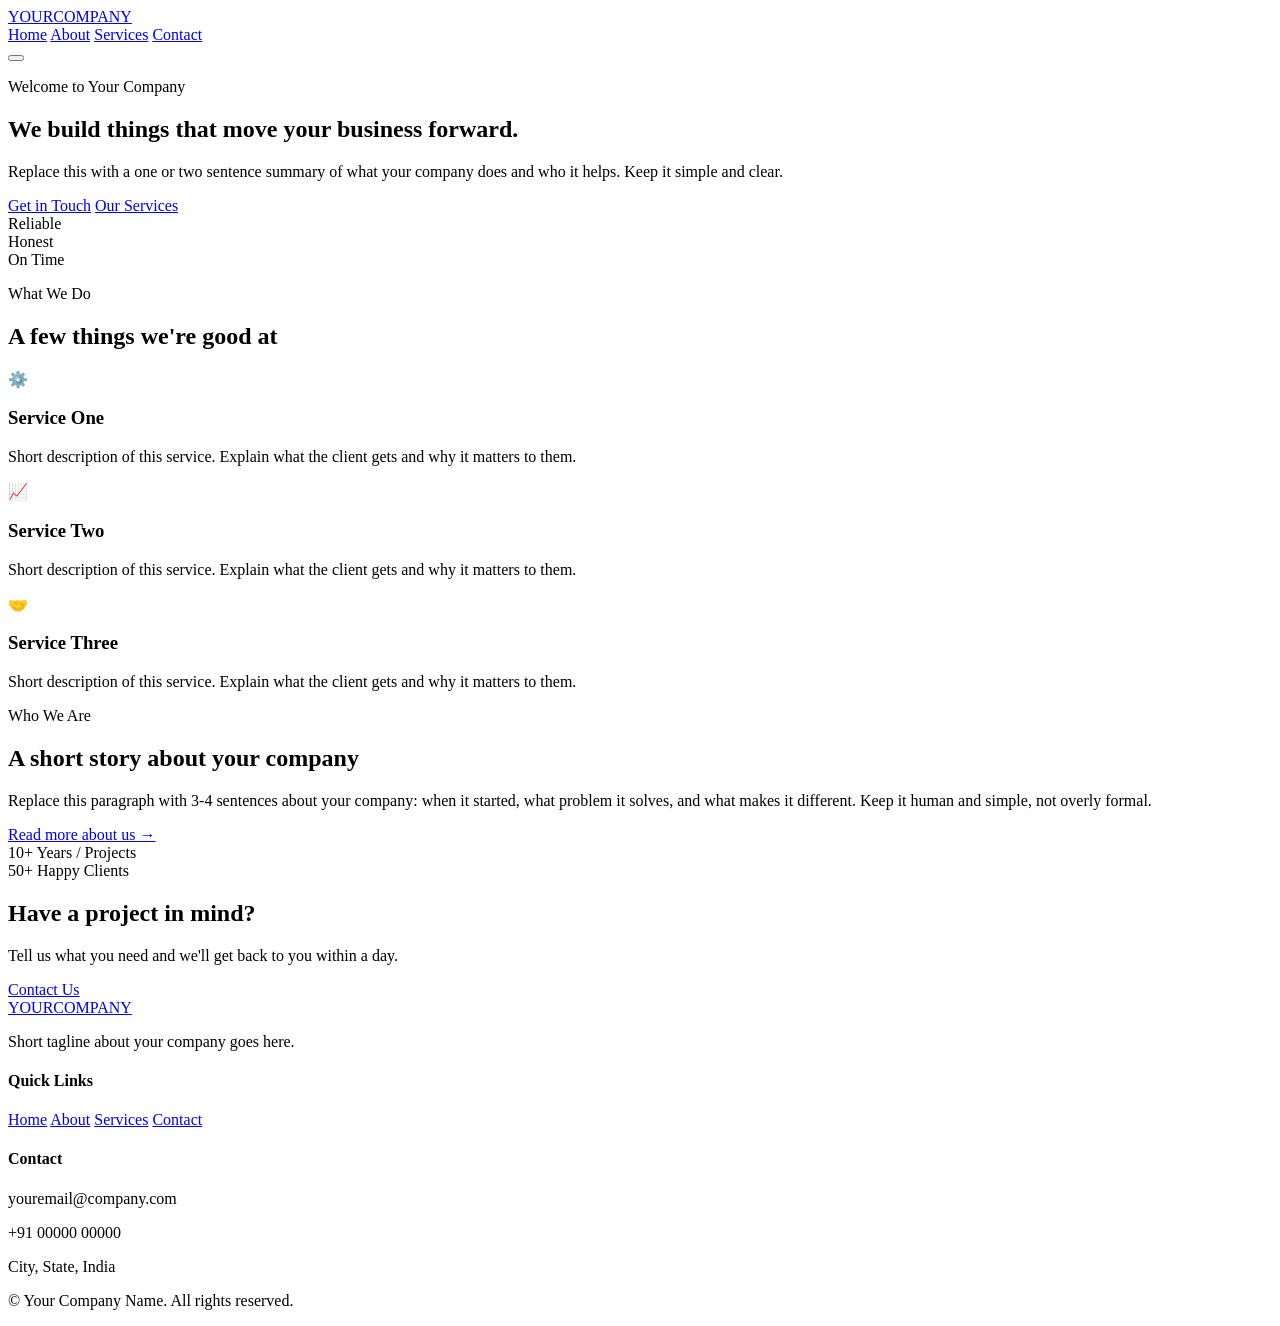
==== index.html @ c40b0a71 "Add files via upload" ====
<!DOCTYPE html>
<html lang="en">
<head>
  <meta charset="UTF-8">
  <meta name="viewport" content="width=device-width, initial-scale=1.0">
  <title>Your Company Name | Home</title>
  <meta name="description" content="Short one-line description of what your company does.">
  <link rel="stylesheet" href="css/style.css">
  <link rel="preconnect" href="https://fonts.googleapis.com">
  <link href="https://fonts.googleapis.com/css2?family=Sora:wght@400;600;700;800&family=Inter:wght@400;500;600&display=swap" rel="stylesheet">
</head>
<body>

  <!-- ===== HEADER / NAVIGATION ===== -->
  <header class="site-header">
    <div class="container nav-wrap">
      <a href="index.html" class="logo">YOUR<span>COMPANY</span></a>

      <nav class="main-nav" id="main-nav">
        <a href="index.html" class="active">Home</a>
        <a href="about.html">About</a>
        <a href="services.html">Services</a>
        <a href="contact.html">Contact</a>
      </nav>

      <button class="nav-toggle" id="nav-toggle" aria-label="Toggle menu">
        <span></span><span></span><span></span>
      </button>
    </div>
  </header>

  <!-- ===== HERO SECTION ===== -->
  <section class="hero">
    <div class="container hero-grid">
      <div class="hero-text">
        <p class="eyebrow">Welcome to Your Company</p>
        <h1>We build things that move your business forward.</h1>
        <p class="hero-sub">Replace this with a one or two sentence summary of what your company does and who it helps. Keep it simple and clear.</p>
        <div class="hero-actions">
          <a href="contact.html" class="btn btn-primary">Get in Touch</a>
          <a href="services.html" class="btn btn-secondary">Our Services</a>
        </div>
      </div>
      <div class="hero-visual">
        <div class="hero-card">
          <div class="hero-card-row" style="--delay:0s">Reliable</div>
          <div class="hero-card-row" style="--delay:0.15s">Honest</div>
          <div class="hero-card-row" style="--delay:0.3s">On Time</div>
        </div>
      </div>
    </div>
  </section>

  <!-- ===== WHAT WE DO ===== -->
  <section class="section">
    <div class="container">
      <p class="eyebrow center">What We Do</p>
      <h2 class="section-title center">A few things we're good at</h2>

      <div class="grid-3">
        <div class="card">
          <div class="card-icon">⚙️</div>
          <h3>Service One</h3>
          <p>Short description of this service. Explain what the client gets and why it matters to them.</p>
        </div>
        <div class="card">
          <div class="card-icon">📈</div>
          <h3>Service Two</h3>
          <p>Short description of this service. Explain what the client gets and why it matters to them.</p>
        </div>
        <div class="card">
          <div class="card-icon">🤝</div>
          <h3>Service Three</h3>
          <p>Short description of this service. Explain what the client gets and why it matters to them.</p>
        </div>
      </div>
    </div>
  </section>

  <!-- ===== ABOUT TEASER ===== -->
  <section class="section alt">
    <div class="container about-teaser">
      <div class="about-teaser-text">
        <p class="eyebrow">Who We Are</p>
        <h2>A short story about your company</h2>
        <p>Replace this paragraph with 3-4 sentences about your company: when it started, what problem it solves, and what makes it different. Keep it human and simple, not overly formal.</p>
        <a href="about.html" class="link-arrow">Read more about us →</a>
      </div>
      <div class="about-teaser-stats">
        <div class="stat">
          <span class="stat-num">10+</span>
          <span class="stat-label">Years / Projects</span>
        </div>
        <div class="stat">
          <span class="stat-num">50+</span>
          <span class="stat-label">Happy Clients</span>
        </div>
      </div>
    </div>
  </section>

  <!-- ===== CALL TO ACTION ===== -->
  <section class="cta">
    <div class="container cta-inner">
      <h2>Have a project in mind?</h2>
      <p>Tell us what you need and we'll get back to you within a day.</p>
      <a href="contact.html" class="btn btn-light">Contact Us</a>
    </div>
  </section>

  <!-- ===== FOOTER ===== -->
  <footer class="site-footer">
    <div class="container footer-grid">
      <div>
        <a href="index.html" class="logo">YOUR<span>COMPANY</span></a>
        <p class="footer-tagline">Short tagline about your company goes here.</p>
      </div>
      <div class="footer-col">
        <h4>Quick Links</h4>
        <a href="index.html">Home</a>
        <a href="about.html">About</a>
        <a href="services.html">Services</a>
        <a href="contact.html">Contact</a>
      </div>
      <div class="footer-col">
        <h4>Contact</h4>
        <p>youremail@company.com</p>
        <p>+91 00000 00000</p>
        <p>City, State, India</p>
      </div>
    </div>
    <div class="container footer-bottom">
      <p>&copy; <span id="year"></span> Your Company Name. All rights reserved.</p>
    </div>
  </footer>

  <script src="js/main.js"></script>
</body>
</html>
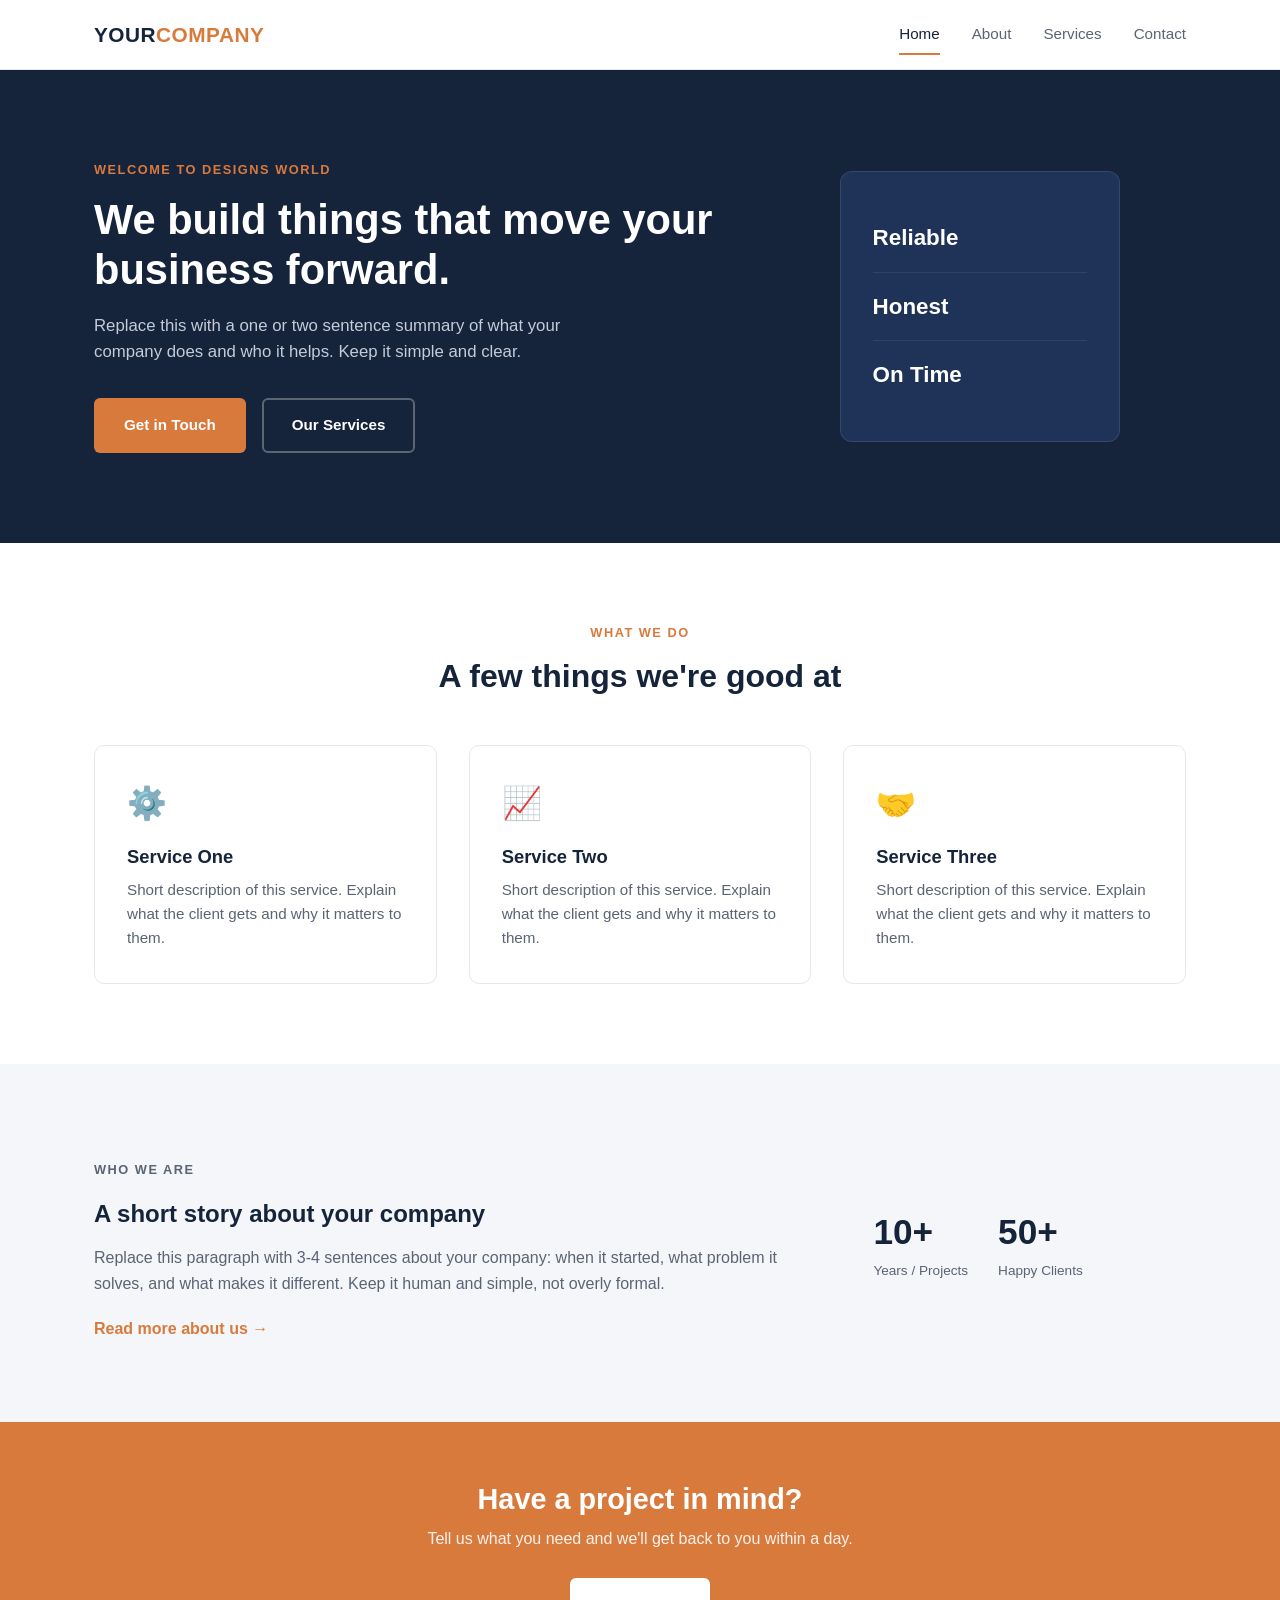
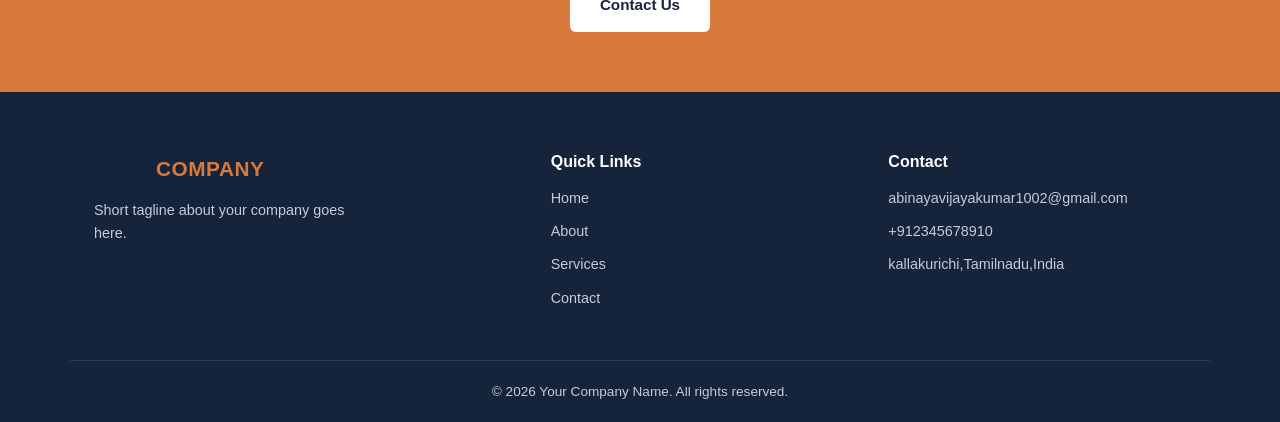
==== commit 5770a96f: "Update index.html" ====
--- a/index.html
+++ b/index.html
@@ -3,7 +3,7 @@
 <head>
   <meta charset="UTF-8">
   <meta name="viewport" content="width=device-width, initial-scale=1.0">
-  <title>Your Company Name | Home</title>
+  <title>Cobra designs| Home</title>
   <meta name="description" content="Short one-line description of what your company does.">
   <link rel="stylesheet" href="css/style.css">
   <link rel="preconnect" href="https://fonts.googleapis.com">
@@ -33,7 +33,7 @@
   <section class="hero">
     <div class="container hero-grid">
       <div class="hero-text">
-        <p class="eyebrow">Welcome to Your Company</p>
+        <p class="eyebrow">Welcome to designs world</p>
         <h1>We build things that move your business forward.</h1>
         <p class="hero-sub">Replace this with a one or two sentence summary of what your company does and who it helps. Keep it simple and clear.</p>
         <div class="hero-actions">
@@ -124,9 +124,9 @@
       </div>
       <div class="footer-col">
         <h4>Contact</h4>
-        <p>youremail@company.com</p>
-        <p>+91 00000 00000</p>
-        <p>City, State, India</p>
+        <p>abinayavijayakumar1002@gmail.com</p>
+        <p>+912345678910</p>
+        <p>kallakurichi,Tamilnadu,India</p>
       </div>
     </div>
     <div class="container footer-bottom">
--- a/css/style.css
+++ b/css/style.css
@@ -0,0 +1,630 @@
+/* ============================
+   RESET & BASE
+============================ */
+* { margin: 0; padding: 0; box-sizing: border-box; }
+
+:root {
+  --navy: #15233b;
+  --navy-light: #1f3358;
+  --ink: #1a1a1a;
+  --gray: #5b6473;
+  --gray-light: #f4f6f9;
+  --line: #e4e8ee;
+  --accent: #d97a3d;
+  --accent-dark: #b8602a;
+  --white: #ffffff;
+
+  --font-display: 'Sora', sans-serif;
+  --font-body: 'Inter', sans-serif;
+}
+
+html { scroll-behavior: smooth; }
+
+body {
+  font-family: var(--font-body);
+  color: var(--ink);
+  line-height: 1.6;
+  background: var(--white);
+}
+
+h1, h2, h3, h4 {
+  font-family: var(--font-display);
+  color: var(--navy);
+  line-height: 1.2;
+}
+
+a { text-decoration: none; color: inherit; }
+
+img { max-width: 100%; display: block; }
+
+.container {
+  max-width: 1140px;
+  margin: 0 auto;
+  padding: 0 24px;
+}
+
+/* ============================
+   HEADER / NAV
+============================ */
+.site-header {
+  background: var(--white);
+  border-bottom: 1px solid var(--line);
+  position: sticky;
+  top: 0;
+  z-index: 100;
+}
+
+.nav-wrap {
+  display: flex;
+  align-items: center;
+  justify-content: space-between;
+  padding: 18px 24px;
+}
+
+.logo {
+  font-family: var(--font-display);
+  font-weight: 800;
+  font-size: 1.3rem;
+  color: var(--navy);
+  letter-spacing: 0.5px;
+}
+
+.logo span { color: var(--accent); }
+
+.main-nav {
+  display: flex;
+  gap: 32px;
+}
+
+.main-nav a {
+  font-weight: 500;
+  font-size: 0.95rem;
+  color: var(--gray);
+  position: relative;
+  padding: 4px 0;
+  transition: color 0.2s;
+}
+
+.main-nav a:hover,
+.main-nav a.active {
+  color: var(--navy);
+}
+
+.main-nav a.active::after {
+  content: "";
+  position: absolute;
+  bottom: -4px;
+  left: 0;
+  right: 0;
+  height: 2px;
+  background: var(--accent);
+}
+
+.nav-toggle {
+  display: none;
+  flex-direction: column;
+  justify-content: center;
+  gap: 5px;
+  background: none;
+  border: none;
+  cursor: pointer;
+  padding: 8px;
+}
+
+.nav-toggle span {
+  width: 24px;
+  height: 2px;
+  background: var(--navy);
+  display: block;
+}
+
+/* ============================
+   HERO
+============================ */
+.hero {
+  background: var(--navy);
+  color: var(--white);
+  padding: 90px 0;
+  overflow: hidden;
+}
+
+.hero-grid {
+  display: grid;
+  grid-template-columns: 1.2fr 0.8fr;
+  gap: 60px;
+  align-items: center;
+}
+
+.eyebrow {
+  text-transform: uppercase;
+  letter-spacing: 1.5px;
+  font-size: 0.8rem;
+  font-weight: 600;
+  color: var(--accent);
+  margin-bottom: 14px;
+}
+
+.eyebrow.center { text-align: center; }
+
+.hero-text h1 {
+  font-size: 2.6rem;
+  font-weight: 700;
+  margin-bottom: 18px;
+  color: var(--white);
+}
+
+.hero-sub {
+  font-size: 1.05rem;
+  color: #c4cbd9;
+  max-width: 480px;
+  margin-bottom: 32px;
+}
+
+.hero-actions {
+  display: flex;
+  gap: 16px;
+}
+
+.hero-visual {
+  display: flex;
+  justify-content: center;
+}
+
+.hero-card {
+  background: var(--navy-light);
+  border: 1px solid rgba(255,255,255,0.1);
+  border-radius: 12px;
+  padding: 32px;
+  width: 100%;
+  max-width: 280px;
+}
+
+.hero-card-row {
+  font-family: var(--font-display);
+  font-weight: 700;
+  font-size: 1.4rem;
+  padding: 16px 0;
+  border-bottom: 1px solid rgba(255,255,255,0.08);
+  color: var(--white);
+  opacity: 0;
+  animation: fadeUp 0.6s ease forwards;
+  animation-delay: var(--delay);
+}
+
+.hero-card-row:last-child { border-bottom: none; }
+
+@keyframes fadeUp {
+  from { opacity: 0; transform: translateY(10px); }
+  to { opacity: 1; transform: translateY(0); }
+}
+
+/* ============================
+   BUTTONS
+============================ */
+.btn {
+  display: inline-block;
+  padding: 13px 28px;
+  border-radius: 6px;
+  font-weight: 600;
+  font-size: 0.95rem;
+  transition: all 0.2s ease;
+  border: 2px solid transparent;
+}
+
+.btn-primary {
+  background: var(--accent);
+  color: var(--white);
+}
+.btn-primary:hover { background: var(--accent-dark); }
+
+.btn-secondary {
+  border-color: rgba(255,255,255,0.3);
+  color: var(--white);
+}
+.btn-secondary:hover { border-color: var(--white); }
+
+.btn-light {
+  background: var(--white);
+  color: var(--navy);
+}
+.btn-light:hover { background: var(--gray-light); }
+
+/* ============================
+   SECTIONS (GENERAL)
+============================ */
+.section {
+  padding: 80px 0;
+}
+
+.section.alt {
+  background: var(--gray-light);
+}
+
+.section-title {
+  font-size: 2rem;
+  margin-bottom: 50px;
+}
+
+.section-title.center { text-align: center; }
+
+/* ============================
+   GRID / CARDS
+============================ */
+.grid-3 {
+  display: grid;
+  grid-template-columns: repeat(3, 1fr);
+  gap: 32px;
+}
+
+.card {
+  background: var(--white);
+  border: 1px solid var(--line);
+  border-radius: 10px;
+  padding: 32px;
+  transition: transform 0.2s, box-shadow 0.2s;
+}
+
+.card:hover {
+  transform: translateY(-4px);
+  box-shadow: 0 12px 24px rgba(21,35,59,0.08);
+}
+
+.card-icon {
+  font-size: 2rem;
+  margin-bottom: 16px;
+}
+
+.card h3 {
+  font-size: 1.15rem;
+  margin-bottom: 10px;
+}
+
+.card p {
+  color: var(--gray);
+  font-size: 0.95rem;
+}
+
+/* ============================
+   ABOUT TEASER (Home page)
+============================ */
+.about-teaser {
+  display: grid;
+  grid-template-columns: 1.4fr 0.6fr;
+  gap: 50px;
+  align-items: center;
+}
+
+.about-teaser-text p {
+  color: var(--gray);
+  margin: 16px 0 20px;
+}
+
+.link-arrow {
+  font-weight: 600;
+  color: var(--accent);
+}
+
+.about-teaser-stats {
+  display: flex;
+  gap: 30px;
+}
+
+.stat {
+  display: flex;
+  flex-direction: column;
+}
+
+.stat-num {
+  font-family: var(--font-display);
+  font-size: 2.2rem;
+  font-weight: 800;
+  color: var(--navy);
+}
+
+.stat-label {
+  font-size: 0.85rem;
+  color: var(--gray);
+}
+
+/* ============================
+   CTA BANNER
+============================ */
+.cta {
+  background: var(--accent);
+  color: var(--white);
+  padding: 60px 0;
+}
+
+.cta-inner {
+  text-align: center;
+}
+
+.cta h2 {
+  color: var(--white);
+  font-size: 1.8rem;
+  margin-bottom: 10px;
+}
+
+.cta p {
+  margin-bottom: 26px;
+  color: rgba(255,255,255,0.9);
+}
+
+/* ============================
+   FOOTER
+============================ */
+.site-footer {
+  background: var(--navy);
+  color: #c4cbd9;
+  padding: 60px 0 0;
+}
+
+.footer-grid {
+  display: grid;
+  grid-template-columns: 1.4fr 1fr 1fr;
+  gap: 40px;
+  padding-bottom: 40px;
+}
+
+.footer-tagline {
+  margin-top: 14px;
+  font-size: 0.9rem;
+  max-width: 260px;
+}
+
+.footer-col h4 {
+  color: var(--white);
+  font-size: 1rem;
+  margin-bottom: 16px;
+}
+
+.footer-col a, .footer-col p {
+  display: block;
+  margin-bottom: 10px;
+  font-size: 0.9rem;
+  color: #c4cbd9;
+}
+
+.footer-col a:hover { color: var(--white); }
+
+.footer-bottom {
+  border-top: 1px solid rgba(255,255,255,0.1);
+  padding: 20px 24px;
+  text-align: center;
+  font-size: 0.85rem;
+}
+
+/* ============================
+   PAGE HEADER (About/Services/Contact)
+============================ */
+.page-header {
+  background: var(--navy);
+  color: var(--white);
+  padding: 60px 0;
+}
+
+.page-header h1 {
+  color: var(--white);
+  font-size: 2.2rem;
+}
+
+/* ============================
+   ABOUT PAGE
+============================ */
+.about-content {
+  display: grid;
+  grid-template-columns: 1fr 1fr;
+  gap: 60px;
+}
+
+.about-content h2 {
+  font-size: 1.4rem;
+  margin-bottom: 12px;
+  margin-top: 24px;
+}
+
+.about-content h2:first-child { margin-top: 0; }
+
+.about-content p {
+  color: var(--gray);
+  margin-bottom: 4px;
+}
+
+.values-grid {
+  display: grid;
+  grid-template-columns: 1fr 1fr;
+  gap: 20px;
+}
+
+.value-box {
+  background: var(--gray-light);
+  border-radius: 8px;
+  padding: 22px;
+}
+
+.value-box h3 {
+  font-size: 1.05rem;
+  margin-bottom: 6px;
+}
+
+.value-box p {
+  color: var(--gray);
+  font-size: 0.9rem;
+}
+
+.team-card { text-align: center; }
+
+.avatar-placeholder {
+  width: 70px;
+  height: 70px;
+  background: var(--gray-light);
+  border-radius: 50%;
+  display: flex;
+  align-items: center;
+  justify-content: center;
+  font-size: 1.8rem;
+  margin: 0 auto 16px;
+}
+
+.role {
+  color: var(--accent) !important;
+  font-size: 0.85rem;
+  font-weight: 600;
+}
+
+/* ============================
+   SERVICES PAGE
+============================ */
+.services-list {
+  display: flex;
+  flex-direction: column;
+  gap: 0;
+}
+
+.service-row {
+  display: grid;
+  grid-template-columns: 100px 1fr;
+  gap: 30px;
+  padding: 36px 0;
+  border-bottom: 1px solid var(--line);
+}
+
+.service-row:first-child { padding-top: 0; }
+
+.service-num {
+  font-family: var(--font-display);
+  font-size: 2rem;
+  font-weight: 800;
+  color: var(--line);
+}
+
+.service-text h2 {
+  font-size: 1.3rem;
+  margin-bottom: 10px;
+}
+
+.service-text p {
+  color: var(--gray);
+}
+
+/* ============================
+   CONTACT PAGE
+============================ */
+.contact-grid {
+  display: grid;
+  grid-template-columns: 0.8fr 1.2fr;
+  gap: 60px;
+}
+
+.contact-info h2,
+.contact-form h2 {
+  font-size: 1.4rem;
+  margin-bottom: 20px;
+}
+
+.info-row {
+  color: var(--gray);
+  margin-bottom: 14px;
+}
+
+.info-row strong {
+  color: var(--navy);
+  display: block;
+  font-size: 0.85rem;
+  margin-bottom: 2px;
+}
+
+.contact-form {
+  display: flex;
+  flex-direction: column;
+}
+
+.contact-form label {
+  font-size: 0.85rem;
+  font-weight: 600;
+  margin-bottom: 6px;
+  margin-top: 16px;
+  color: var(--navy);
+}
+
+.contact-form input,
+.contact-form textarea {
+  padding: 12px 14px;
+  border: 1px solid var(--line);
+  border-radius: 6px;
+  font-family: var(--font-body);
+  font-size: 0.95rem;
+  resize: vertical;
+}
+
+.contact-form input:focus,
+.contact-form textarea:focus {
+  outline: 2px solid var(--accent);
+  outline-offset: 1px;
+}
+
+.contact-form button {
+  margin-top: 24px;
+  align-self: flex-start;
+  border: none;
+  cursor: pointer;
+}
+
+.form-note {
+  margin-top: 14px;
+  font-size: 0.9rem;
+  color: var(--gray);
+}
+
+/* ============================
+   RESPONSIVE
+============================ */
+@media (max-width: 860px) {
+  .hero-grid,
+  .about-teaser,
+  .about-content,
+  .contact-grid {
+    grid-template-columns: 1fr;
+  }
+
+  .grid-3 {
+    grid-template-columns: 1fr;
+  }
+
+  .footer-grid {
+    grid-template-columns: 1fr;
+  }
+
+  .values-grid {
+    grid-template-columns: 1fr;
+  }
+
+  .hero-text h1 { font-size: 2rem; }
+
+  .main-nav {
+    position: absolute;
+    top: 100%;
+    left: 0;
+    right: 0;
+    background: var(--white);
+    flex-direction: column;
+    padding: 20px 24px;
+    border-bottom: 1px solid var(--line);
+    display: none;
+    gap: 18px;
+  }
+
+  .main-nav.open { display: flex; }
+
+  .nav-toggle { display: flex; }
+
+  .service-row {
+    grid-template-columns: 1fr;
+    gap: 8px;
+  }
+}
+
+@media (prefers-reduced-motion: reduce) {
+  .hero-card-row { animation: none; opacity: 1; }
+  html { scroll-behavior: auto; }
+}
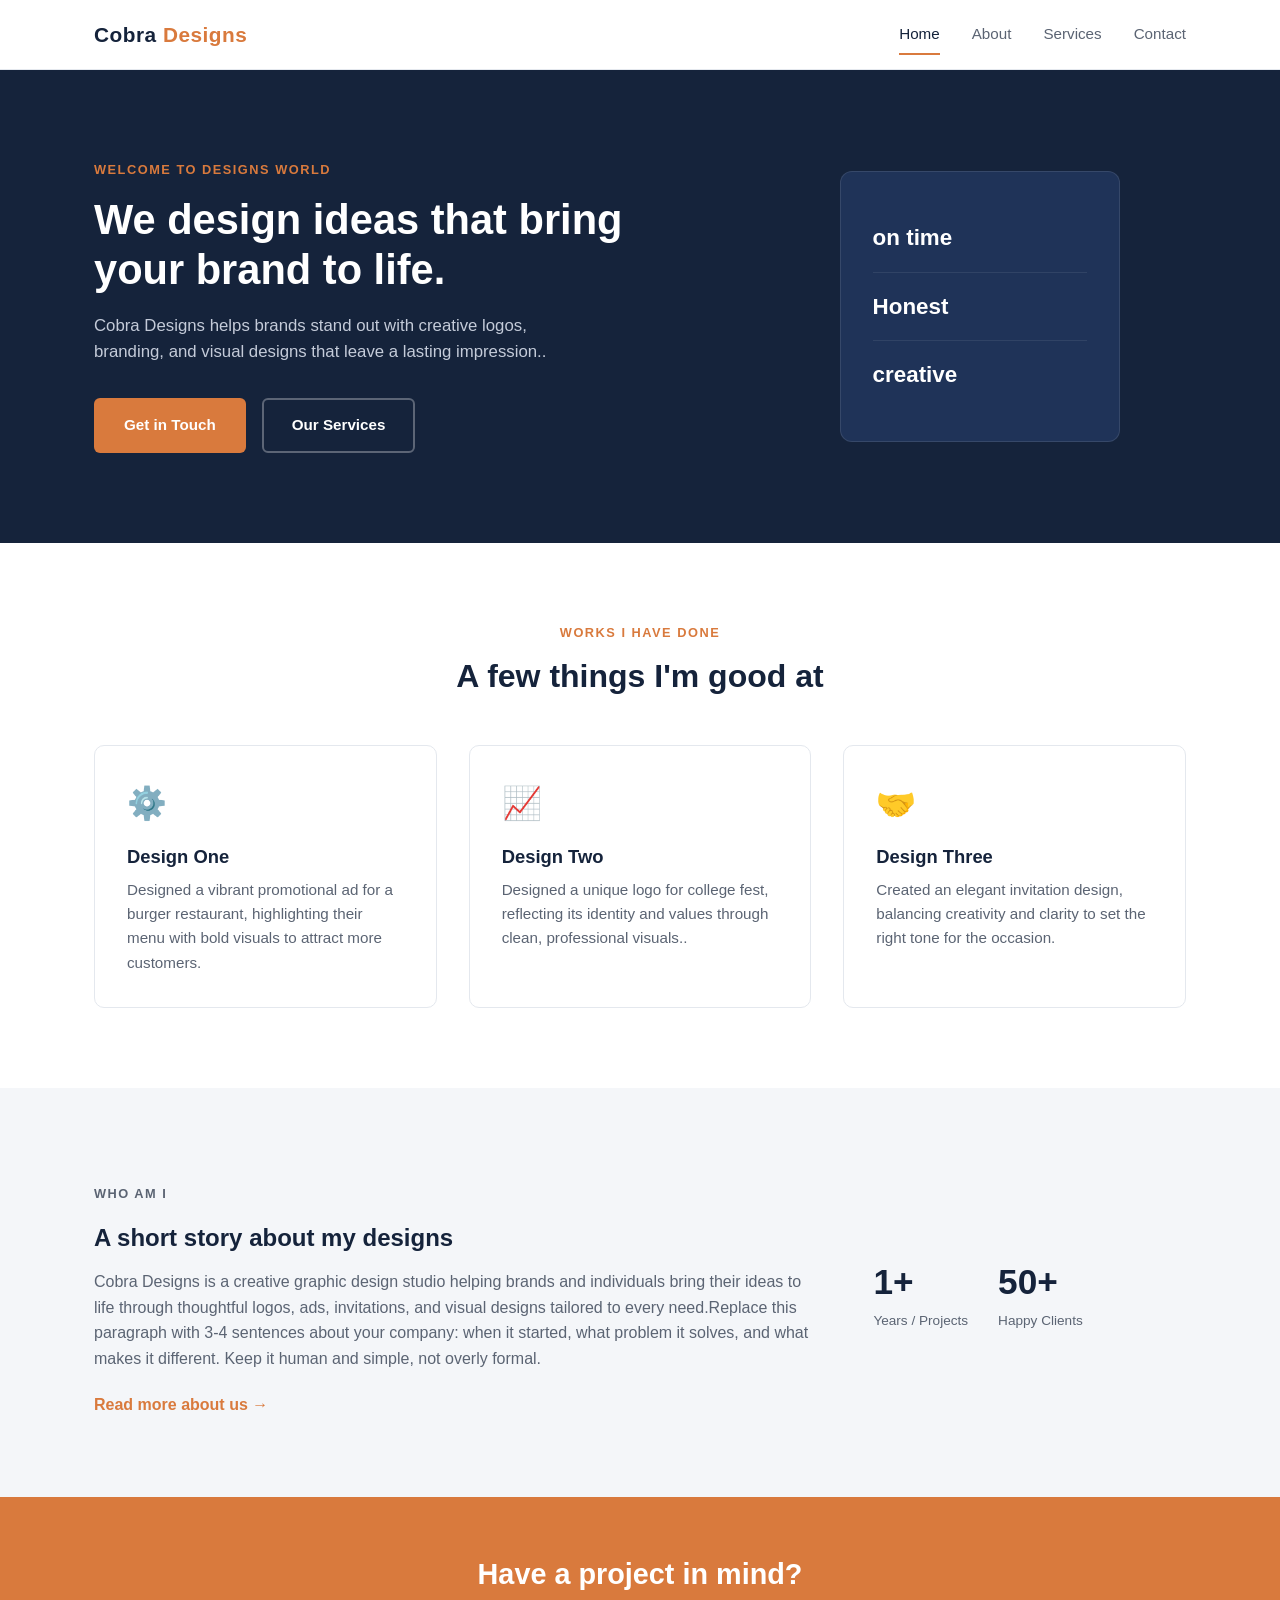
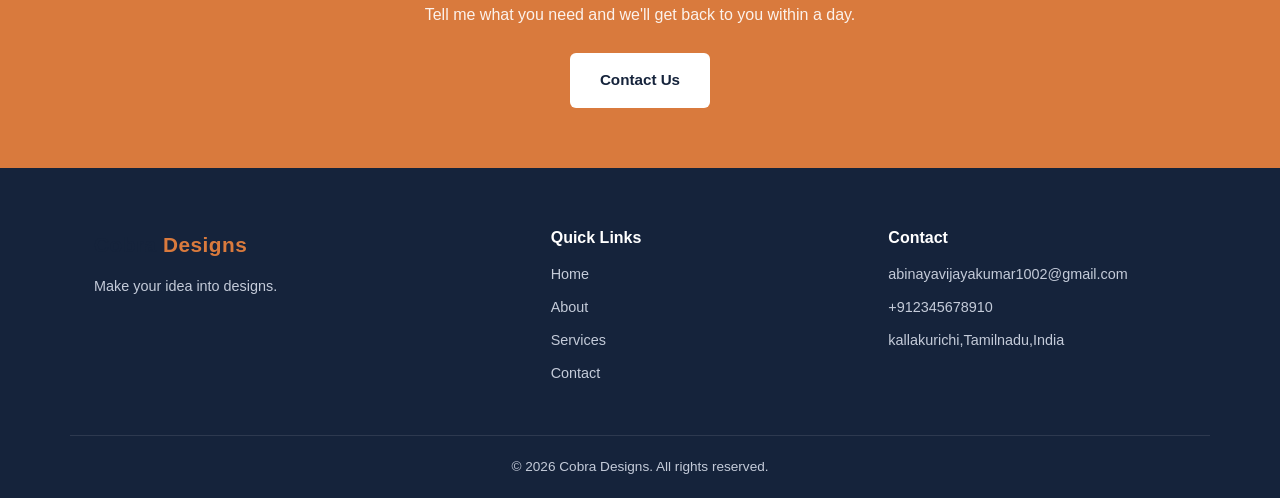
==== commit 4dcb1e66: "Update index.html" ====
--- a/index.html
+++ b/index.html
@@ -14,7 +14,7 @@
   <!-- ===== HEADER / NAVIGATION ===== -->
   <header class="site-header">
     <div class="container nav-wrap">
-      <a href="index.html" class="logo">YOUR<span>COMPANY</span></a>
+      <a href="index.html" class="logo">Cobra <span>Designs</span></a>
 
       <nav class="main-nav" id="main-nav">
         <a href="index.html" class="active">Home</a>
@@ -34,8 +34,8 @@
     <div class="container hero-grid">
       <div class="hero-text">
         <p class="eyebrow">Welcome to designs world</p>
-        <h1>We build things that move your business forward.</h1>
-        <p class="hero-sub">Replace this with a one or two sentence summary of what your company does and who it helps. Keep it simple and clear.</p>
+        <h1>We design ideas that bring your brand to life.</h1>
+        <p class="hero-sub">Cobra Designs helps brands stand out with creative logos, branding, and visual designs that leave a lasting impression..</p>
         <div class="hero-actions">
           <a href="contact.html" class="btn btn-primary">Get in Touch</a>
           <a href="services.html" class="btn btn-secondary">Our Services</a>
@@ -43,9 +43,9 @@
       </div>
       <div class="hero-visual">
         <div class="hero-card">
-          <div class="hero-card-row" style="--delay:0s">Reliable</div>
+          <div class="hero-card-row" style="--delay:0s">on time</div>
           <div class="hero-card-row" style="--delay:0.15s">Honest</div>
-          <div class="hero-card-row" style="--delay:0.3s">On Time</div>
+          <div class="hero-card-row" style="--delay:0.3s">creative</div>
         </div>
       </div>
     </div>
@@ -54,24 +54,24 @@
   <!-- ===== WHAT WE DO ===== -->
   <section class="section">
     <div class="container">
-      <p class="eyebrow center">What We Do</p>
-      <h2 class="section-title center">A few things we're good at</h2>
+      <p class="eyebrow center">Works I have done</p>
+      <h2 class="section-title center">A few things I'm good at</h2>
 
       <div class="grid-3">
         <div class="card">
           <div class="card-icon">⚙️</div>
-          <h3>Service One</h3>
-          <p>Short description of this service. Explain what the client gets and why it matters to them.</p>
+          <h3>Design One</h3>
+          <p>Designed a vibrant promotional ad for a burger restaurant, highlighting their menu with bold visuals to attract more customers.</p>
         </div>
         <div class="card">
           <div class="card-icon">📈</div>
-          <h3>Service Two</h3>
-          <p>Short description of this service. Explain what the client gets and why it matters to them.</p>
+          <h3>Design Two</h3>
+          <p>Designed a unique logo for college fest, reflecting its identity and values through clean, professional visuals..</p>
         </div>
         <div class="card">
           <div class="card-icon">🤝</div>
-          <h3>Service Three</h3>
-          <p>Short description of this service. Explain what the client gets and why it matters to them.</p>
+          <h3>Design Three</h3>
+          <p>Created an elegant invitation design, balancing creativity and clarity to set the right tone for the occasion.</p>
         </div>
       </div>
     </div>
@@ -81,14 +81,14 @@
   <section class="section alt">
     <div class="container about-teaser">
       <div class="about-teaser-text">
-        <p class="eyebrow">Who We Are</p>
-        <h2>A short story about your company</h2>
-        <p>Replace this paragraph with 3-4 sentences about your company: when it started, what problem it solves, and what makes it different. Keep it human and simple, not overly formal.</p>
+        <p class="eyebrow">Who am I</p>
+        <h2>A short story about my designs</h2>
+        <p>Cobra Designs is a creative graphic design studio helping brands and individuals bring their ideas to life through thoughtful logos, ads, invitations, and visual designs tailored to every need.Replace this paragraph with 3-4 sentences about your company: when it started, what problem it solves, and what makes it different. Keep it human and simple, not overly formal.</p>
         <a href="about.html" class="link-arrow">Read more about us →</a>
       </div>
       <div class="about-teaser-stats">
         <div class="stat">
-          <span class="stat-num">10+</span>
+          <span class="stat-num">1+</span>
           <span class="stat-label">Years / Projects</span>
         </div>
         <div class="stat">
@@ -103,7 +103,7 @@
   <section class="cta">
     <div class="container cta-inner">
       <h2>Have a project in mind?</h2>
-      <p>Tell us what you need and we'll get back to you within a day.</p>
+      <p>Tell me what you need and we'll get back to you within a day.</p>
       <a href="contact.html" class="btn btn-light">Contact Us</a>
     </div>
   </section>
@@ -112,8 +112,8 @@
   <footer class="site-footer">
     <div class="container footer-grid">
       <div>
-        <a href="index.html" class="logo">YOUR<span>COMPANY</span></a>
-        <p class="footer-tagline">Short tagline about your company goes here.</p>
+        <a href="index.html" class="logo">Cobra <span>Designs</span></a>
+        <p class="footer-tagline">Make your idea into designs.</p>
       </div>
       <div class="footer-col">
         <h4>Quick Links</h4>
@@ -130,7 +130,7 @@
       </div>
     </div>
     <div class="container footer-bottom">
-      <p>&copy; <span id="year"></span> Your Company Name. All rights reserved.</p>
+      <p>&copy; <span id="year"></span> Cobra Designs. All rights reserved.</p>
     </div>
   </footer>
 
